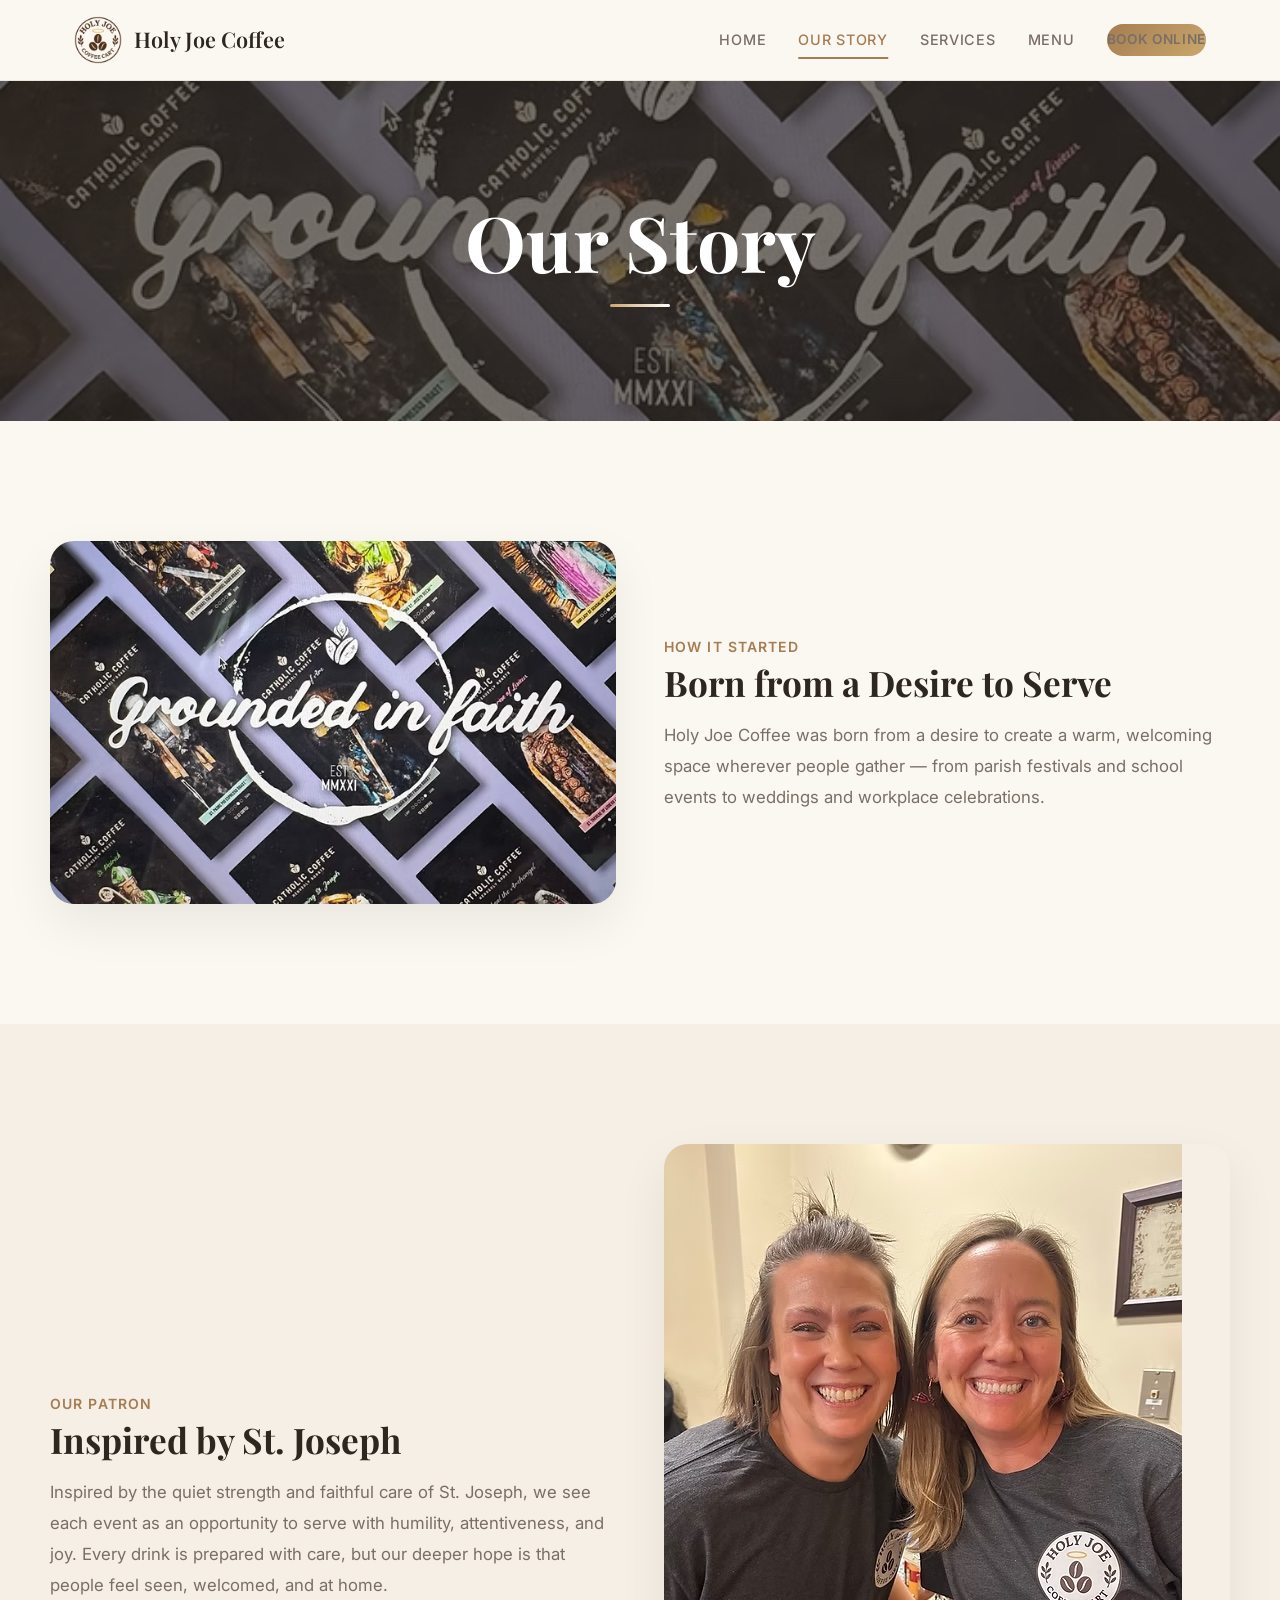
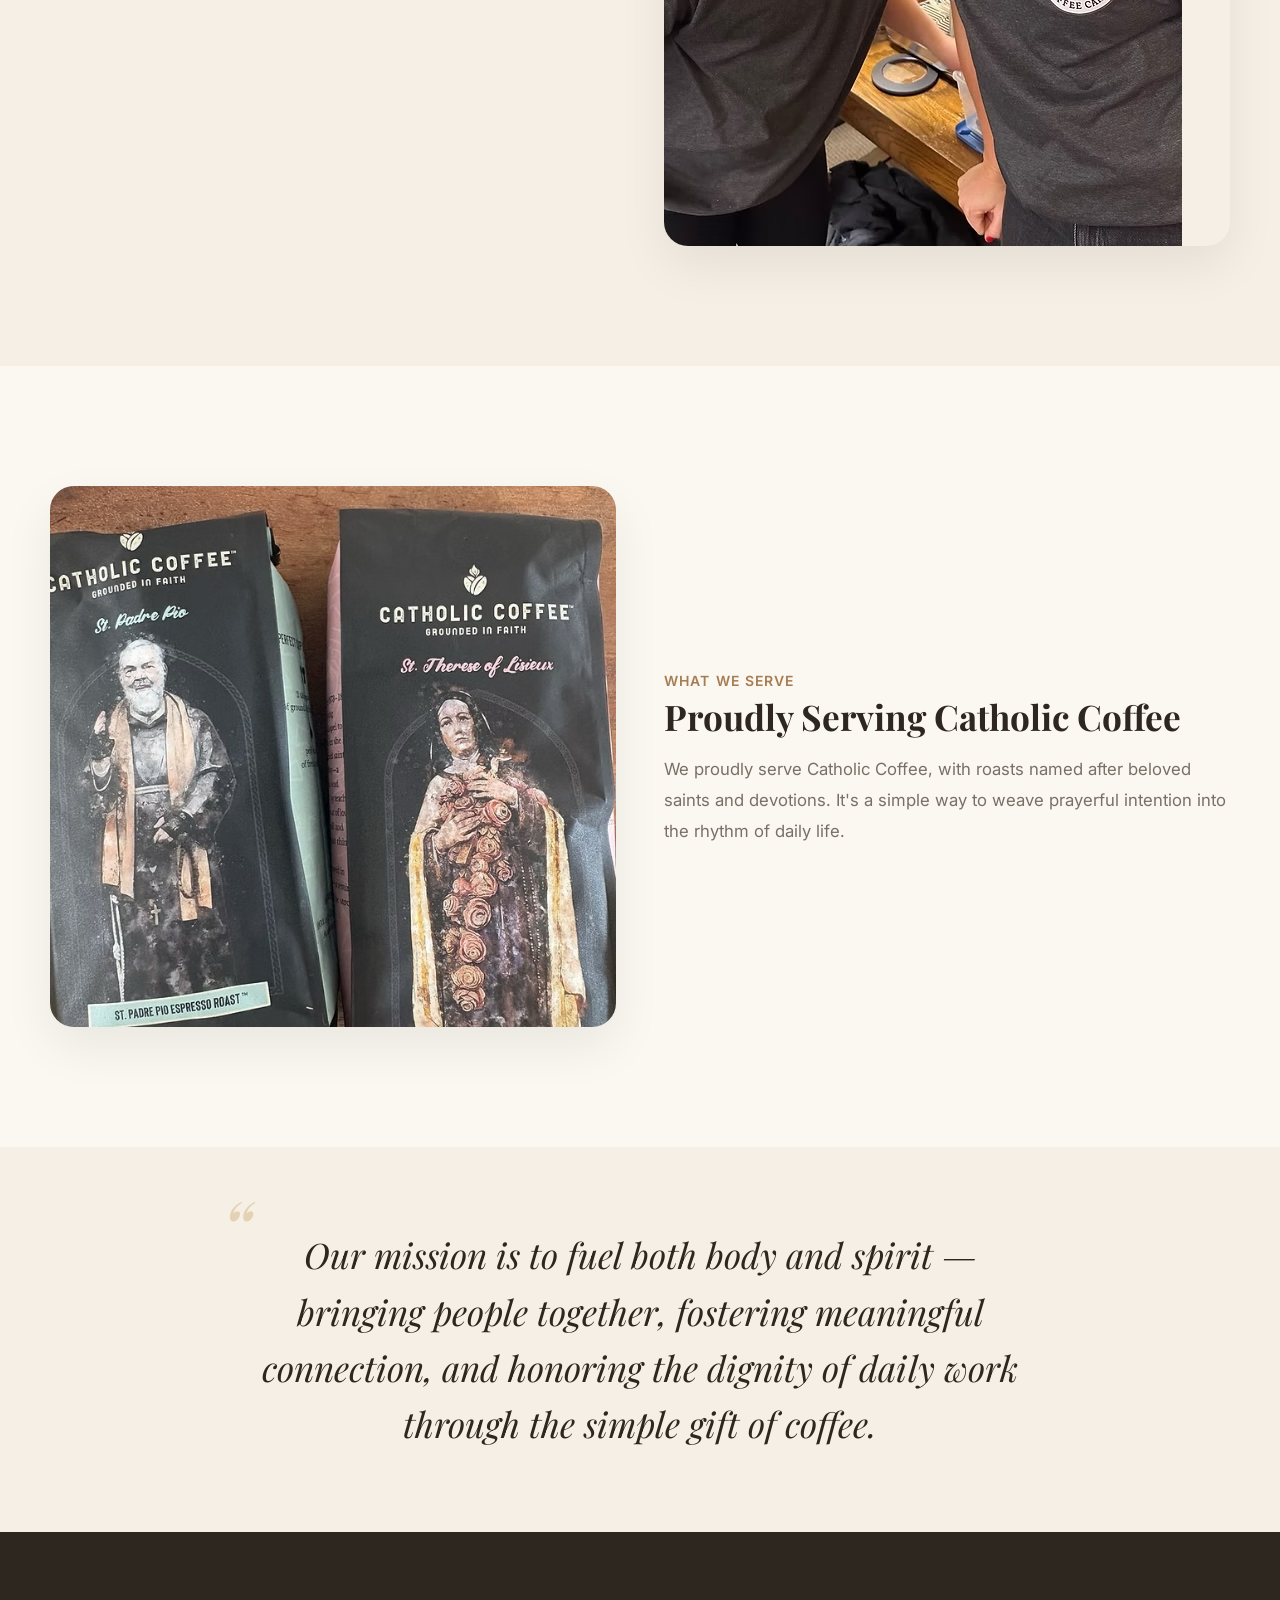
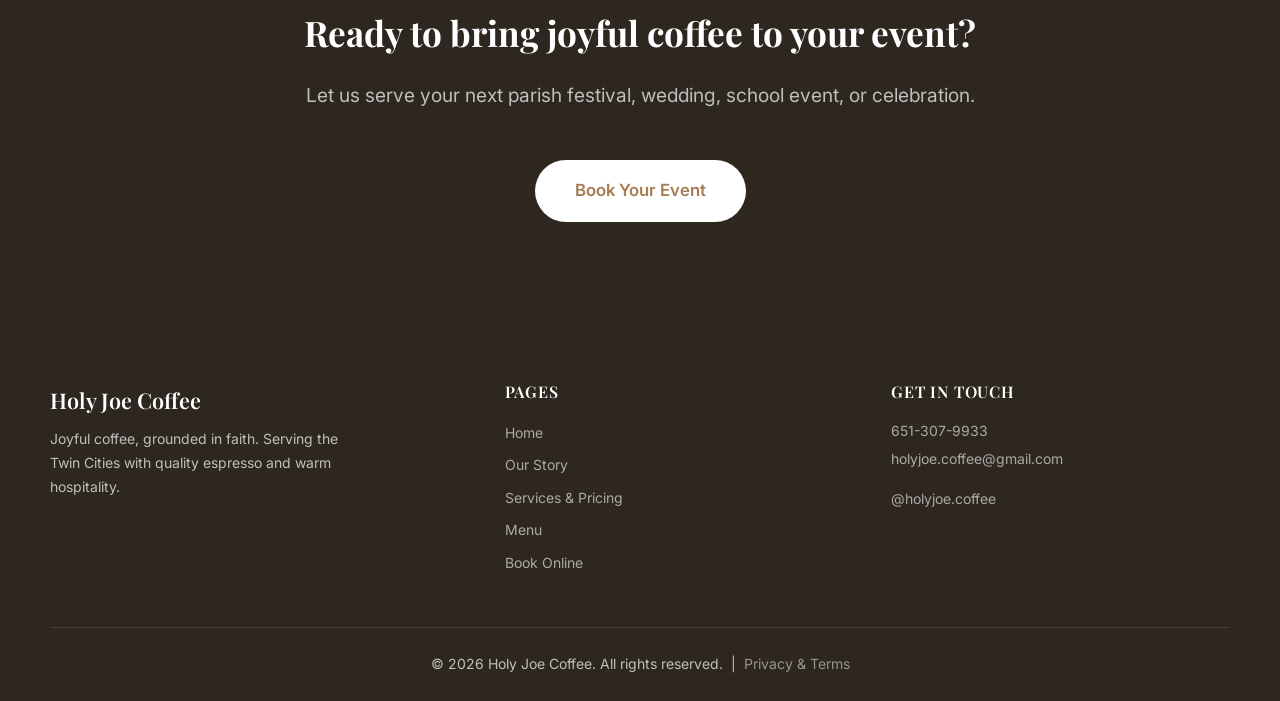
==== about.html @ b5253c65 "Redesign site: new CSS architecture, visual overhaul, FormSubmit booking - Extract duplicated inline" ====
<!DOCTYPE html>
<html lang="en">
<head>
  <meta charset="UTF-8">
  <title>Holy Joe Coffee | Our Story</title>
  <meta name="viewport" content="width=device-width, initial-scale=1">
  <meta name="description" content="Learn the story behind Holy Joe Coffee — born from a desire to serve with humility, joy, and the quiet strength of St. Joseph.">
  <link rel="icon" href="assets/logo.gif" type="image/gif">
  <link rel="preconnect" href="https://fonts.googleapis.com">
  <link rel="preconnect" href="https://fonts.gstatic.com" crossorigin>
  <link href="https://fonts.googleapis.com/css2?family=Playfair+Display:wght@500;600;700&family=Inter:wght@300;400;500;600&display=swap" rel="stylesheet">
  <link rel="stylesheet" href="css/global.css">
  <style>
    .zigzag {
      display: grid;
      grid-template-columns: 1fr 1fr;
      gap: var(--space-lg);
      align-items: center;
      max-width: var(--max-width);
      margin: 0 auto;
    }
    .zigzag.reverse .zigzag-image { order: 2; }
    .zigzag.reverse .zigzag-text { order: 1; }
    .zigzag-text h2 {
      font-family: var(--font-display);
      font-size: var(--text-2xl);
      margin-bottom: var(--space-sm);
    }
    .zigzag-text p {
      color: var(--muted);
      font-size: var(--text-base);
      line-height: 1.85;
    }
    .quote-block {
      background: var(--bg-alt);
      padding: var(--space-xl) var(--space-md);
      text-align: center;
      position: relative;
    }
    .quote-block blockquote {
      font-family: var(--font-display);
      font-style: italic;
      font-size: var(--text-2xl);
      max-width: 800px;
      margin: 0 auto;
      color: var(--text);
      line-height: 1.6;
      position: relative;
    }
    .quote-block blockquote::before {
      content: '\201C';
      font-size: 5rem;
      color: var(--highlight);
      opacity: 0.4;
      position: absolute;
      top: -40px;
      left: -20px;
      font-family: var(--font-display);
      line-height: 1;
    }
    @media (max-width: 840px) {
      .zigzag {
        grid-template-columns: 1fr;
        text-align: center;
      }
      .zigzag.reverse .zigzag-image { order: 0; }
      .zigzag.reverse .zigzag-text { order: 0; }
      .zigzag .image-frame {
        max-width: 500px;
        margin: 0 auto;
      }
    }
  </style>
</head>
<body>
  <header class="nav">
    <div class="nav-inner">
      <a href="index.html" class="brand">
        <img src="assets/logo.gif" alt="Holy Joe Logo" class="brand-logo">
        <div class="brand-title">Holy Joe Coffee</div>
      </a>
      <button class="nav-toggle" aria-label="Toggle menu"><span></span></button>
      <nav class="nav-links">
        <a href="index.html">Home</a>
        <a href="about.html">Our Story</a>
        <a href="services.html">Services</a>
        <a href="menu.html">Menu</a>
        <a href="book.html" class="nav-cta btn-nav">Book Online</a>
      </nav>
    </div>
  </header>

  <main>
    <!-- Page Hero -->
    <section class="page-hero" style="background-image:url('assets/coffee2.jpg');">
      <div>
        <h1 class="section-title" style="color:#fff;">Our Story</h1>
      </div>
    </section>

    <!-- Zigzag Content Blocks -->
    <section class="section">
      <div class="zigzag reveal">
        <div class="image-frame zigzag-image">
          <img src="assets/coffee2.jpg" alt="Catholic Coffee Roasts">
        </div>
        <div class="zigzag-text">
          <span class="label">How It Started</span>
          <h2>Born from a Desire to Serve</h2>
          <p>Holy Joe Coffee was born from a desire to create a warm, welcoming space wherever people gather — from parish festivals and school events to weddings and workplace celebrations.</p>
        </div>
      </div>
    </section>

    <section class="section section-alt">
      <div class="zigzag reverse reveal">
        <div class="image-frame zigzag-image">
          <img src="assets/aboutus.jpg" alt="The Holy Joe Team">
        </div>
        <div class="zigzag-text">
          <span class="label">Our Patron</span>
          <h2>Inspired by St. Joseph</h2>
          <p>Inspired by the quiet strength and faithful care of St. Joseph, we see each event as an opportunity to serve with humility, attentiveness, and joy. Every drink is prepared with care, but our deeper hope is that people feel seen, welcomed, and at home.</p>
        </div>
      </div>
    </section>

    <section class="section">
      <div class="zigzag reveal">
        <div class="image-frame zigzag-image">
          <img src="assets/coffee.jpg" alt="Coffee products">
        </div>
        <div class="zigzag-text">
          <span class="label">What We Serve</span>
          <h2>Proudly Serving Catholic Coffee</h2>
          <p>We proudly serve Catholic Coffee, with roasts named after beloved saints and devotions. It's a simple way to weave prayerful intention into the rhythm of daily life.</p>
        </div>
      </div>
    </section>

    <!-- Mission Quote -->
    <section class="quote-block">
      <div class="container reveal">
        <blockquote>Our mission is to fuel both body and spirit — bringing people together, fostering meaningful connection, and honoring the dignity of daily work through the simple gift of coffee.</blockquote>
      </div>
    </section>

    <!-- CTA Banner -->
    <section class="cta-banner">
      <div class="container reveal">
        <h2>Ready to bring joyful coffee to your event?</h2>
        <p>Let us serve your next parish festival, wedding, school event, or celebration.</p>
        <a href="book.html" class="btn-light">Book Your Event</a>
      </div>
    </section>
  </main>

  <footer class="footer">
    <div class="footer-inner">
      <div class="footer-brand">
        <div class="brand-title">Holy Joe Coffee</div>
        <p>Joyful coffee, grounded in faith. Serving the Twin Cities with quality espresso and warm hospitality.</p>
      </div>
      <div>
        <h4>Pages</h4>
        <div class="footer-links">
          <a href="index.html">Home</a>
          <a href="about.html">Our Story</a>
          <a href="services.html">Services & Pricing</a>
          <a href="menu.html">Menu</a>
          <a href="book.html">Book Online</a>
        </div>
      </div>
      <div class="footer-contact">
        <h4>Get in Touch</h4>
        <p><a href="tel:6513079933">651-307-9933</a></p>
        <p><a href="mailto:holyjoe.coffee@gmail.com">holyjoe.coffee@gmail.com</a></p>
        <p style="margin-top:12px;"><a href="https://www.instagram.com/holyjoe.coffee" target="_blank" rel="noopener">@holyjoe.coffee</a></p>
      </div>
    </div>
    <div class="footer-bar">
      &copy; 2026 Holy Joe Coffee. All rights reserved. &nbsp;|&nbsp; <a href="privacy-terms.html">Privacy & Terms</a>
    </div>
  </footer>

  <script src="js/main.js"></script>
</body>
</html>
---- css/global.css ----
/* ===================================================================
   Holy Joe Coffee — Global Stylesheet
   =================================================================== */

/* --- Design Tokens --- */
:root {
  /* Colors */
  --bg: #fbf8f2;
  --bg-alt: #f5efe5;
  --bg-dark: #2e2720;
  --overlay-dark: rgba(46, 39, 32, 0.65);
  --overlay-warm: rgba(166, 124, 82, 0.12);
  --text: #2e2720;
  --text-light: #f5efe5;
  --muted: #7a6f66;
  --accent: #a67c52;
  --highlight: #c9a86a;
  --card-bg: #ffffff;
  --border: #e0d3c2;

  /* Spacing scale */
  --space-xs: 8px;
  --space-sm: 16px;
  --space-md: 24px;
  --space-lg: 48px;
  --space-xl: 80px;
  --space-2xl: 120px;

  /* Typography */
  --font-body: 'Inter', sans-serif;
  --font-display: 'Playfair Display', serif;
  --text-sm: 0.875rem;
  --text-base: 1.05rem;
  --text-lg: 1.2rem;
  --text-xl: 1.4rem;
  --text-2xl: clamp(1.8rem, 3vw, 2.2rem);
  --text-3xl: clamp(2.2rem, 4vw, 3rem);
  --text-hero: clamp(3rem, 6vw, 5rem);

  /* Layout */
  --max-width: 1180px;
  --nav-height: 80px;
  --nav-height-shrunk: 64px;
  --radius-sm: 8px;
  --radius-md: 16px;
  --radius-lg: 24px;
  --radius-pill: 50px;

  /* Effects */
  --shadow-soft: 0 20px 50px rgba(0, 0, 0, 0.07);
  --shadow-card: 0 8px 32px rgba(0, 0, 0, 0.08);
  --shadow-hover: 0 16px 48px rgba(0, 0, 0, 0.12);
  --shadow-glow: 0 12px 36px rgba(201, 168, 106, 0.35);
  --transition: all 0.35s ease;
  --transition-fast: all 0.2s ease;
}

/* --- Reset --- */
*,
*::before,
*::after {
  margin: 0;
  padding: 0;
  box-sizing: border-box;
}

html {
  scroll-behavior: smooth;
}

body {
  font-family: var(--font-body);
  color: var(--text);
  background: var(--bg);
  line-height: 1.75;
  font-size: var(--text-base);
  -webkit-font-smoothing: antialiased;
  -moz-osx-font-smoothing: grayscale;
}

body.menu-open {
  overflow: hidden;
}

a {
  text-decoration: none;
  color: inherit;
}

img {
  max-width: 100%;
  height: auto;
  display: block;
}

ul {
  list-style: none;
}

/* --- Typography --- */
h1, h2, h3, h4 {
  font-family: var(--font-display);
  line-height: 1.2;
}

.section-title {
  font-family: var(--font-display);
  font-size: var(--text-3xl);
  margin-bottom: var(--space-md);
  position: relative;
  display: inline-block;
}

.section-title::after {
  content: '';
  display: block;
  width: 60px;
  height: 3px;
  background: linear-gradient(90deg, var(--accent), var(--highlight));
  margin: 16px auto 0;
  border-radius: 2px;
}

.section-title-light {
  color: var(--text-light);
}

.section-title-light::after {
  background: linear-gradient(90deg, var(--highlight), var(--accent));
}

.section-subtitle {
  font-size: var(--text-lg);
  color: var(--muted);
  max-width: 680px;
  margin: 0 auto var(--space-lg);
  line-height: 1.8;
}

.label {
  font-size: var(--text-sm);
  font-weight: 600;
  text-transform: uppercase;
  letter-spacing: 0.08em;
  color: var(--accent);
}

.text-accent {
  font-family: var(--font-display);
  font-style: italic;
  color: var(--accent);
}

/* --- Navigation --- */
.nav {
  position: sticky;
  top: 0;
  z-index: 100;
  backdrop-filter: blur(16px);
  -webkit-backdrop-filter: blur(16px);
  background: rgba(251, 248, 242, 0.92);
  border-bottom: 1px solid rgba(224, 211, 194, 0.5);
  transition: var(--transition);
}

.nav.scrolled {
  --nav-height: var(--nav-height-shrunk);
  box-shadow: 0 2px 20px rgba(0, 0, 0, 0.06);
}

.nav-inner {
  max-width: var(--max-width);
  margin: 0 auto;
  padding: 0 var(--space-md);
  height: var(--nav-height);
  display: flex;
  align-items: center;
  justify-content: space-between;
  transition: height 0.35s ease;
}

.brand {
  display: flex;
  align-items: center;
  gap: 12px;
  z-index: 101;
}

.brand-logo {
  width: 48px;
  height: 48px;
  object-fit: contain;
  border-radius: 0;
}

.brand-title {
  font-family: var(--font-display);
  font-size: 1.35rem;
  font-weight: 600;
}

.nav-links {
  display: flex;
  align-items: center;
  gap: 32px;
  font-size: 0.9rem;
  font-weight: 500;
  text-transform: uppercase;
  letter-spacing: 0.05em;
}

.nav-links a {
  position: relative;
  color: var(--muted);
  transition: var(--transition);
  padding: 4px 0;
}

.nav-links a::after {
  content: '';
  position: absolute;
  bottom: -2px;
  left: 50%;
  width: 0;
  height: 2px;
  background: var(--accent);
  transition: var(--transition);
  transform: translateX(-50%);
}

.nav-links a:hover {
  color: var(--accent);
}

.nav-links a:hover::after {
  width: 100%;
}

.nav-links a.active {
  color: var(--accent);
}

.nav-links a.active::after {
  width: 100%;
}

.nav-cta {
  display: inline-flex;
}

.nav-cta::after {
  display: none;
}

/* Nav Book button (styled, replaces coffee bean gif) */
.btn-nav {
  background: linear-gradient(135deg, var(--accent), var(--highlight));
  color: #fff;
  padding: 10px 24px;
  border-radius: var(--radius-pill);
  font-size: 0.85rem;
  font-weight: 600;
  text-transform: uppercase;
  letter-spacing: 0.05em;
  transition: var(--transition);
}

.btn-nav:hover {
  transform: translateY(-2px);
  box-shadow: var(--shadow-glow);
}

.btn-nav::after {
  display: none;
}

/* Hamburger */
.nav-toggle {
  display: none;
  cursor: pointer;
  background: none;
  border: none;
  z-index: 101;
  padding: 8px;
}

.nav-toggle span,
.nav-toggle span::before,
.nav-toggle span::after {
  display: block;
  width: 24px;
  height: 2.5px;
  background: var(--text);
  transition: var(--transition);
  border-radius: 2px;
}

.nav-toggle span {
  position: relative;
}

.nav-toggle span::before {
  content: '';
  position: absolute;
  top: -8px;
}

.nav-toggle span::after {
  content: '';
  position: absolute;
  top: 8px;
}

/* Hamburger → X */
.nav-toggle.open span {
  background: transparent;
}

.nav-toggle.open span::before {
  top: 0;
  transform: rotate(45deg);
}

.nav-toggle.open span::after {
  top: 0;
  transform: rotate(-45deg);
}

/* --- Buttons --- */
.btn-primary {
  display: inline-block;
  background: linear-gradient(135deg, var(--accent), var(--highlight));
  color: #fff;
  padding: 16px 40px;
  border-radius: var(--radius-pill);
  font-weight: 600;
  font-size: var(--text-base);
  letter-spacing: 0.02em;
  transition: var(--transition);
  border: none;
  cursor: pointer;
}

.btn-primary:hover {
  transform: translateY(-3px);
  box-shadow: var(--shadow-glow);
}

.btn-secondary {
  display: inline-block;
  background: transparent;
  color: var(--accent);
  padding: 14px 36px;
  border-radius: var(--radius-pill);
  font-weight: 600;
  font-size: var(--text-base);
  border: 2px solid var(--accent);
  transition: var(--transition);
  cursor: pointer;
}

.btn-secondary:hover {
  background: var(--accent);
  color: #fff;
  transform: translateY(-3px);
}

.btn-light {
  display: inline-block;
  background: #fff;
  color: var(--accent);
  padding: 16px 40px;
  border-radius: var(--radius-pill);
  font-weight: 600;
  font-size: var(--text-base);
  transition: var(--transition);
  border: none;
  cursor: pointer;
}

.btn-light:hover {
  transform: translateY(-3px);
  box-shadow: var(--shadow-hover);
}

/* --- Layout Utilities --- */
.container {
  max-width: var(--max-width);
  margin: 0 auto;
  padding: 0 var(--space-md);
}

.section {
  padding: var(--space-2xl) var(--space-md);
}

.section-alt {
  background: var(--bg-alt);
}

.section-dark {
  background: var(--bg-dark);
  color: var(--text-light);
}

.text-center {
  text-align: center;
}

/* --- Image Treatment --- */
.image-frame {
  overflow: hidden;
  border-radius: var(--radius-lg);
  box-shadow: var(--shadow-soft);
}

.image-frame img {
  transition: transform 0.6s ease;
  border-radius: 0;
}

.image-frame:hover img {
  transform: scale(1.05);
}

/* --- Cards --- */
.card {
  background: var(--card-bg);
  border-radius: var(--radius-lg);
  padding: var(--space-lg);
  box-shadow: var(--shadow-card);
  border: 1px solid var(--border);
  transition: var(--transition);
}

.card:hover {
  transform: translateY(-4px);
  box-shadow: var(--shadow-hover);
}

/* --- Page Hero Banner --- */
.page-hero {
  position: relative;
  min-height: 340px;
  display: flex;
  align-items: center;
  justify-content: center;
  text-align: center;
  background-size: cover;
  background-position: center;
  color: #fff;
}

.page-hero::before {
  content: '';
  position: absolute;
  inset: 0;
  background: var(--overlay-dark);
}

.page-hero > * {
  position: relative;
  z-index: 1;
}

.page-hero .section-title {
  color: #fff;
  font-size: var(--text-hero);
  margin-bottom: 0;
}

.page-hero .section-title::after {
  background: linear-gradient(90deg, var(--highlight), #fff);
}

/* --- CTA Banner --- */
.cta-banner {
  background: var(--bg-dark);
  padding: var(--space-xl) var(--space-md);
  text-align: center;
  color: var(--text-light);
}

.cta-banner h2 {
  font-family: var(--font-display);
  font-size: var(--text-2xl);
  margin-bottom: var(--space-md);
  color: #fff;
}

.cta-banner p {
  color: rgba(255, 255, 255, 0.7);
  margin-bottom: var(--space-lg);
  font-size: var(--text-lg);
}

/* --- Footer --- */
.footer {
  background: var(--bg-dark);
  color: rgba(255, 255, 255, 0.7);
  padding: var(--space-xl) var(--space-md) 0;
}

.footer-inner {
  max-width: var(--max-width);
  margin: 0 auto;
  display: grid;
  grid-template-columns: 1.2fr 1fr 1fr;
  gap: var(--space-lg);
  padding-bottom: var(--space-lg);
}

.footer-brand .brand-title {
  color: #fff;
  margin-bottom: var(--space-xs);
}

.footer-brand p {
  font-size: var(--text-sm);
  line-height: 1.7;
  max-width: 300px;
}

.footer h4 {
  color: #fff;
  font-size: 1rem;
  font-weight: 600;
  margin-bottom: var(--space-sm);
  text-transform: uppercase;
  letter-spacing: 0.05em;
}

.footer-links a {
  display: block;
  color: rgba(255, 255, 255, 0.6);
  font-size: var(--text-sm);
  padding: 4px 0;
  transition: var(--transition-fast);
}

.footer-links a:hover {
  color: var(--highlight);
}

.footer-contact p,
.footer-contact a {
  font-size: var(--text-sm);
  line-height: 2;
}

.footer-contact a {
  color: rgba(255, 255, 255, 0.6);
  transition: var(--transition-fast);
}

.footer-contact a:hover {
  color: var(--highlight);
}

.footer-bar {
  border-top: 1px solid rgba(255, 255, 255, 0.1);
  padding: var(--space-md) 0;
  text-align: center;
  font-size: var(--text-sm);
  max-width: var(--max-width);
  margin: 0 auto;
}

.footer-bar a {
  color: rgba(255, 255, 255, 0.5);
  transition: var(--transition-fast);
}

.footer-bar a:hover {
  color: var(--highlight);
}

/* --- Scroll Reveal --- */
.reveal {
  opacity: 0;
  transform: translateY(32px);
  transition: opacity 0.7s ease, transform 0.7s ease;
}

.reveal.visible {
  opacity: 1;
  transform: translateY(0);
}

/* Stagger children */
.reveal-stagger > .reveal:nth-child(2) { transition-delay: 0.12s; }
.reveal-stagger > .reveal:nth-child(3) { transition-delay: 0.24s; }
.reveal-stagger > .reveal:nth-child(4) { transition-delay: 0.36s; }

/* --- Responsive: Tablet & below --- */
@media (max-width: 840px) {
  :root {
    --space-2xl: 80px;
    --space-xl: 60px;
  }

  /* Mobile menu — full-screen overlay */
  .nav-links {
    position: fixed;
    inset: 0;
    flex-direction: column;
    justify-content: center;
    align-items: center;
    gap: 32px;
    background: rgba(251, 248, 242, 0.98);
    backdrop-filter: blur(20px);
    -webkit-backdrop-filter: blur(20px);
    opacity: 0;
    pointer-events: none;
    transition: opacity 0.35s ease;
    font-size: 1.2rem;
  }

  .nav-links.open {
    opacity: 1;
    pointer-events: auto;
  }

  .nav-toggle {
    display: flex;
  }

  .footer-inner {
    grid-template-columns: 1fr;
    text-align: center;
  }

  .footer-brand p {
    max-width: 100%;
  }
}

@media (max-width: 640px) {
  :root {
    --space-2xl: 60px;
    --space-xl: 48px;
    --space-lg: 32px;
  }
}
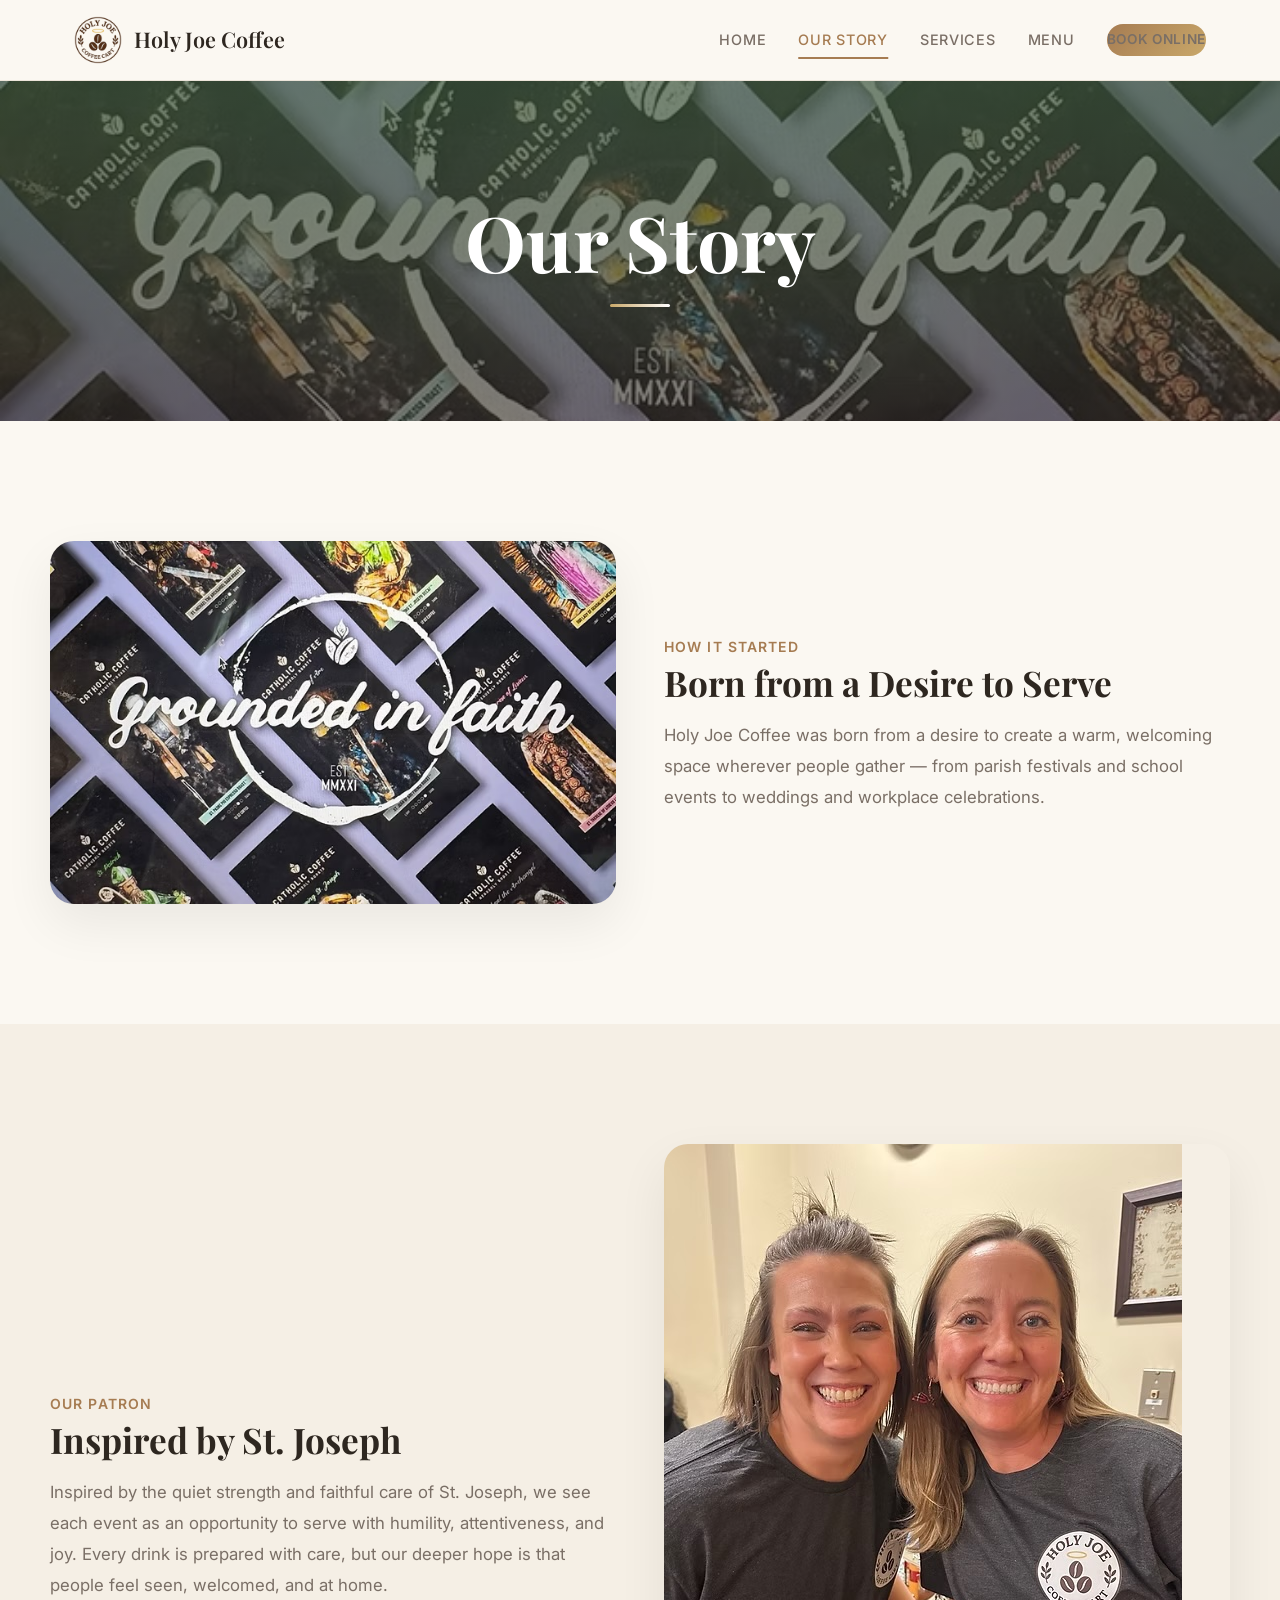
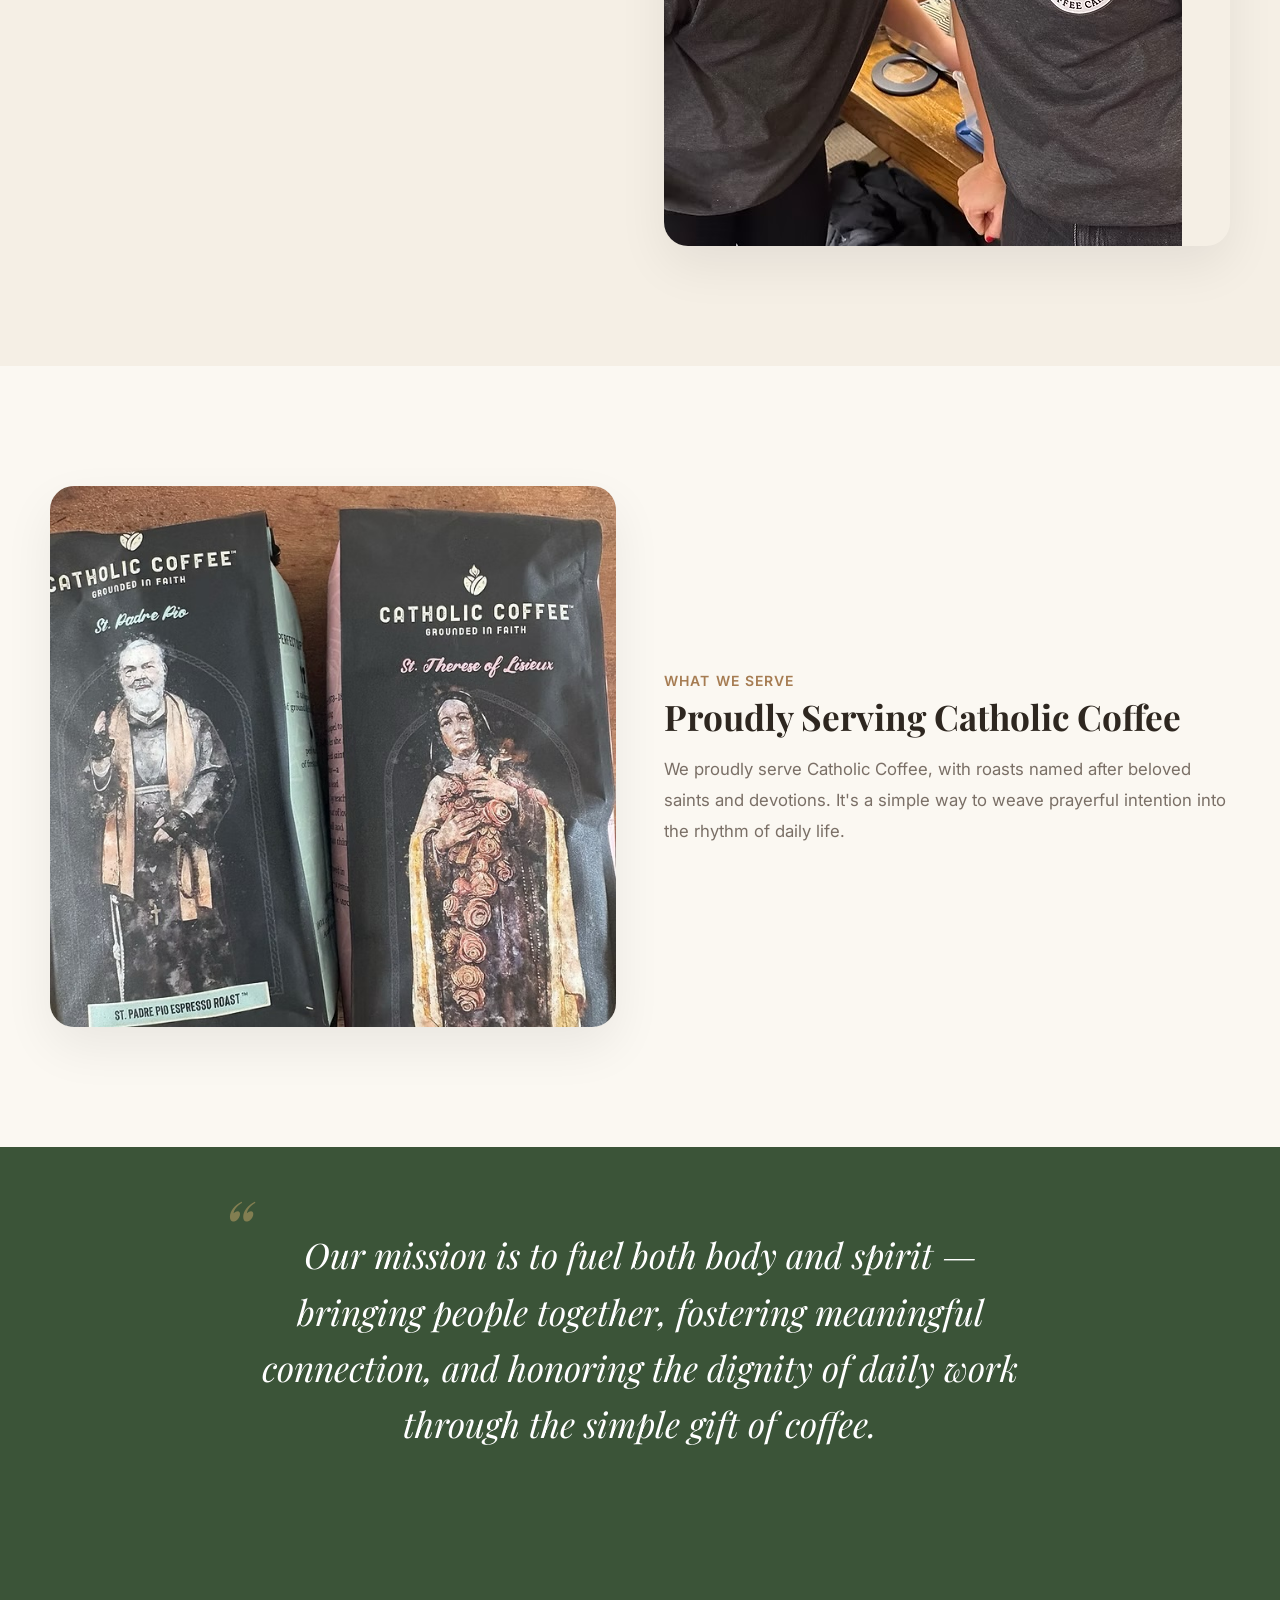
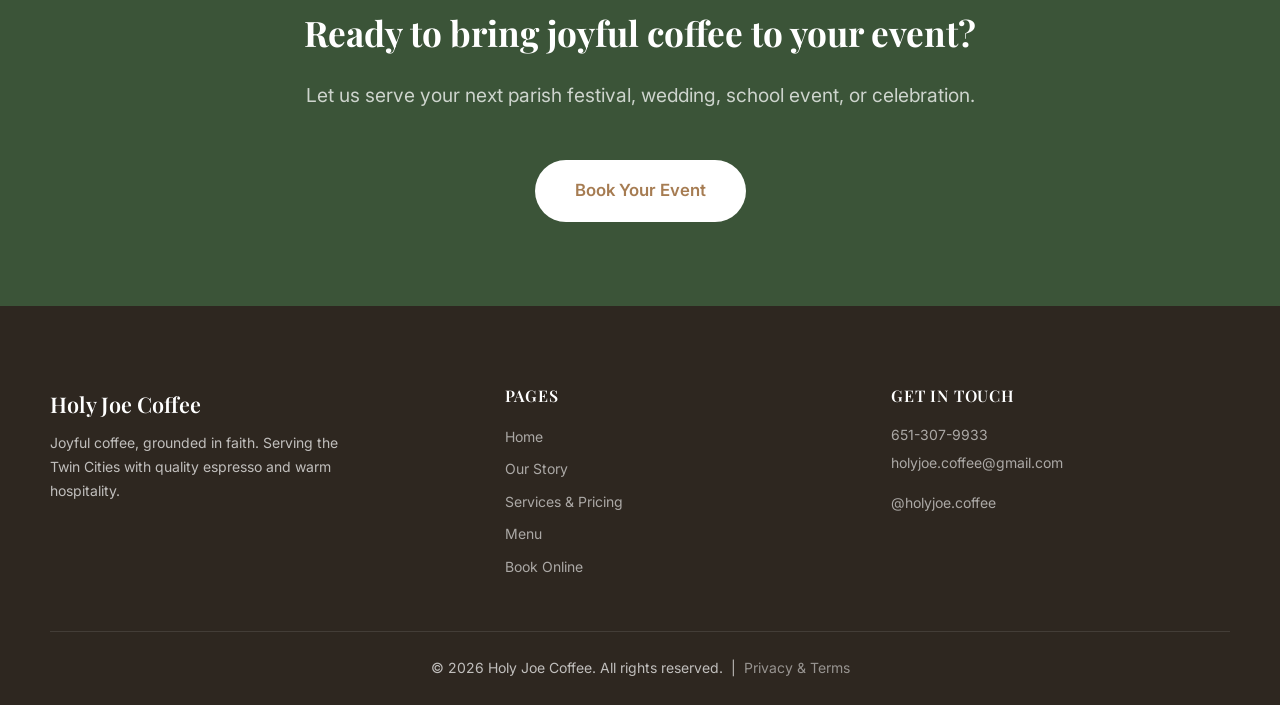
==== commit 5c1f72d2: "Add green color scheme, Instagram feed integration, aesthetic improvements - Add forest green (#3b54" ====
--- a/about.html
+++ b/about.html
@@ -32,7 +32,7 @@
       line-height: 1.85;
     }
     .quote-block {
-      background: var(--bg-alt);
+      background: var(--bg-green);
       padding: var(--space-xl) var(--space-md);
       text-align: center;
       position: relative;
@@ -43,7 +43,7 @@
       font-size: var(--text-2xl);
       max-width: 800px;
       margin: 0 auto;
-      color: var(--text);
+      color: #fff;
       line-height: 1.6;
       position: relative;
     }
@@ -51,7 +51,7 @@
       content: '\201C';
       font-size: 5rem;
       color: var(--highlight);
-      opacity: 0.4;
+      opacity: 0.5;
       position: absolute;
       top: -40px;
       left: -20px;
--- a/css/global.css
+++ b/css/global.css
@@ -8,13 +8,18 @@
   --bg: #fbf8f2;
   --bg-alt: #f5efe5;
   --bg-dark: #2e2720;
+  --bg-green: #3b5438;
+  --bg-green-light: #e8efe7;
   --overlay-dark: rgba(46, 39, 32, 0.65);
+  --overlay-green: rgba(59, 84, 56, 0.85);
   --overlay-warm: rgba(166, 124, 82, 0.12);
   --text: #2e2720;
   --text-light: #f5efe5;
   --muted: #7a6f66;
   --accent: #a67c52;
   --highlight: #c9a86a;
+  --green: #3b5438;
+  --green-light: #4a6d46;
   --card-bg: #ffffff;
   --border: #e0d3c2;
 
@@ -403,6 +408,27 @@
   color: var(--text-light);
 }
 
+.section-green {
+  background: var(--bg-green);
+  color: #fff;
+}
+
+.section-green .section-title::after {
+  background: linear-gradient(90deg, var(--highlight), #fff);
+}
+
+.section-green .section-subtitle {
+  color: rgba(255, 255, 255, 0.75);
+}
+
+.section-green .label {
+  color: var(--highlight);
+}
+
+.section-green-light {
+  background: var(--bg-green-light);
+}
+
 .text-center {
   text-align: center;
 }
@@ -455,7 +481,11 @@
   content: '';
   position: absolute;
   inset: 0;
-  background: var(--overlay-dark);
+  background: linear-gradient(
+    180deg,
+    rgba(59, 84, 56, 0.7) 0%,
+    rgba(46, 39, 32, 0.6) 100%
+  );
 }
 
 .page-hero > * {
@@ -475,7 +505,7 @@
 
 /* --- CTA Banner --- */
 .cta-banner {
-  background: var(--bg-dark);
+  background: var(--bg-green);
   padding: var(--space-xl) var(--space-md);
   text-align: center;
   color: var(--text-light);
@@ -489,9 +519,55 @@
 }
 
 .cta-banner p {
-  color: rgba(255, 255, 255, 0.7);
+  color: rgba(255, 255, 255, 0.75);
   margin-bottom: var(--space-lg);
   font-size: var(--text-lg);
+}
+
+/* --- Instagram Feed --- */
+.instagram-section {
+  background: var(--bg-green);
+  padding: var(--space-xl) var(--space-md);
+  text-align: center;
+  color: #fff;
+}
+
+.instagram-section .section-title {
+  color: #fff;
+}
+
+.instagram-section .section-title::after {
+  background: linear-gradient(90deg, var(--highlight), #fff);
+}
+
+.instagram-section .section-subtitle {
+  color: rgba(255, 255, 255, 0.75);
+}
+
+.instagram-section .label {
+  color: var(--highlight);
+}
+
+.instagram-feed {
+  max-width: var(--max-width);
+  margin: 0 auto var(--space-md);
+}
+
+.instagram-follow {
+  display: inline-flex;
+  align-items: center;
+  gap: 8px;
+  color: #fff;
+  font-weight: 600;
+  font-size: var(--text-lg);
+  transition: var(--transition);
+  border-bottom: 2px solid rgba(255,255,255,0.3);
+  padding-bottom: 2px;
+}
+
+.instagram-follow:hover {
+  color: var(--highlight);
+  border-color: var(--highlight);
 }
 
 /* --- Footer --- */
@@ -499,6 +575,7 @@
   background: var(--bg-dark);
   color: rgba(255, 255, 255, 0.7);
   padding: var(--space-xl) var(--space-md) 0;
+  border-top: 4px solid var(--bg-green);
 }
 
 .footer-inner {
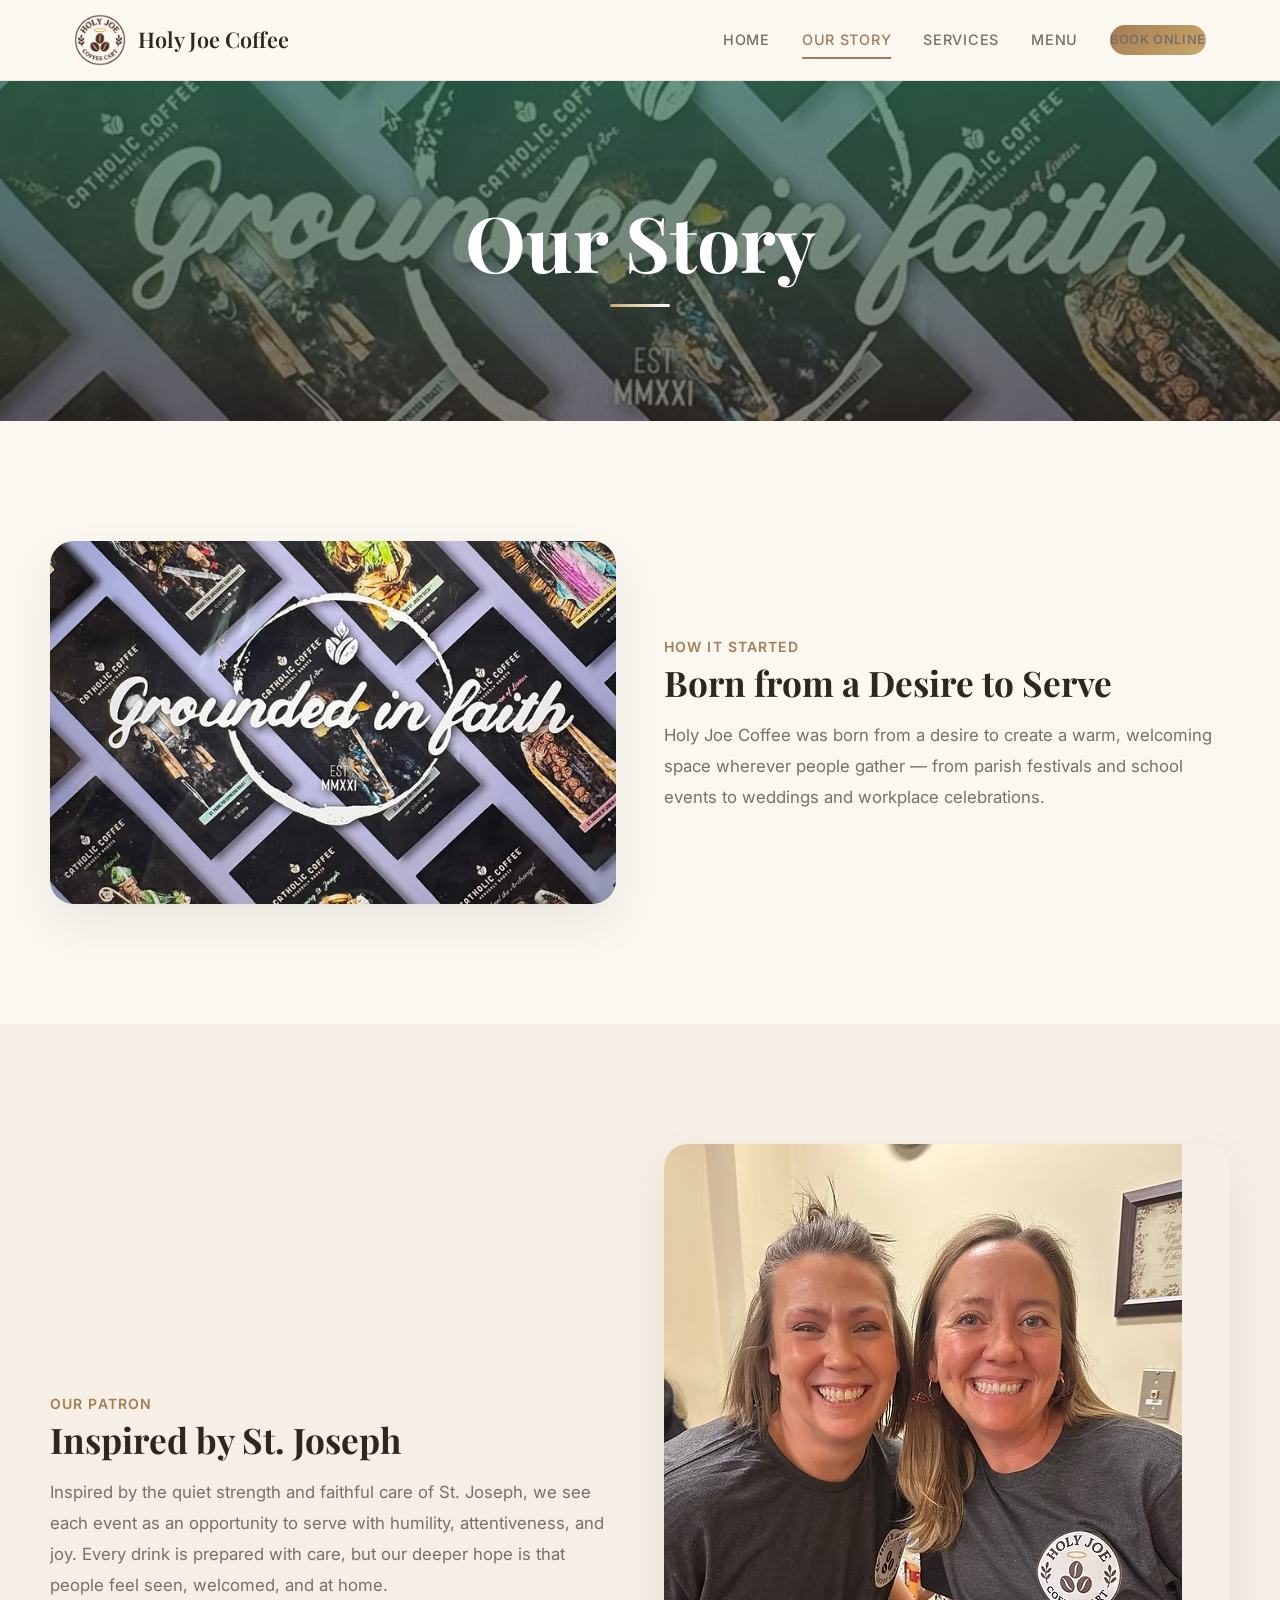
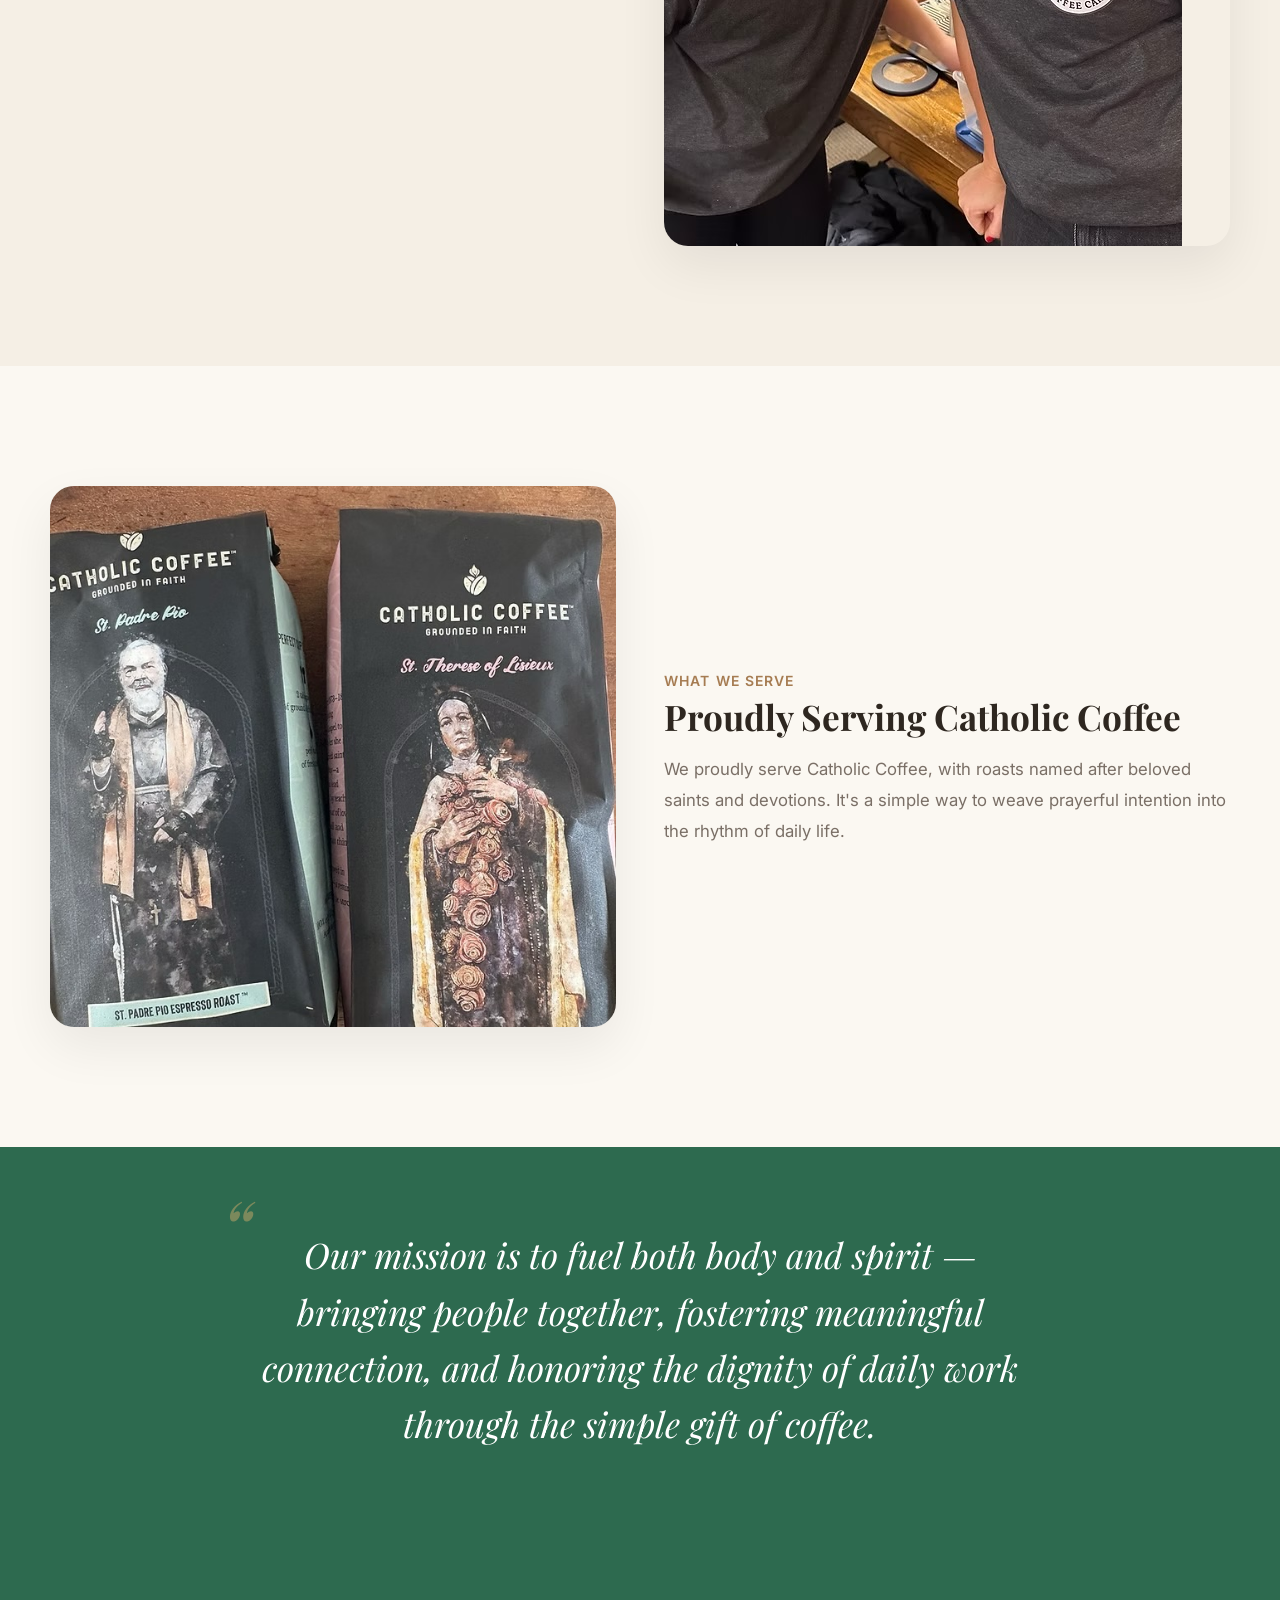
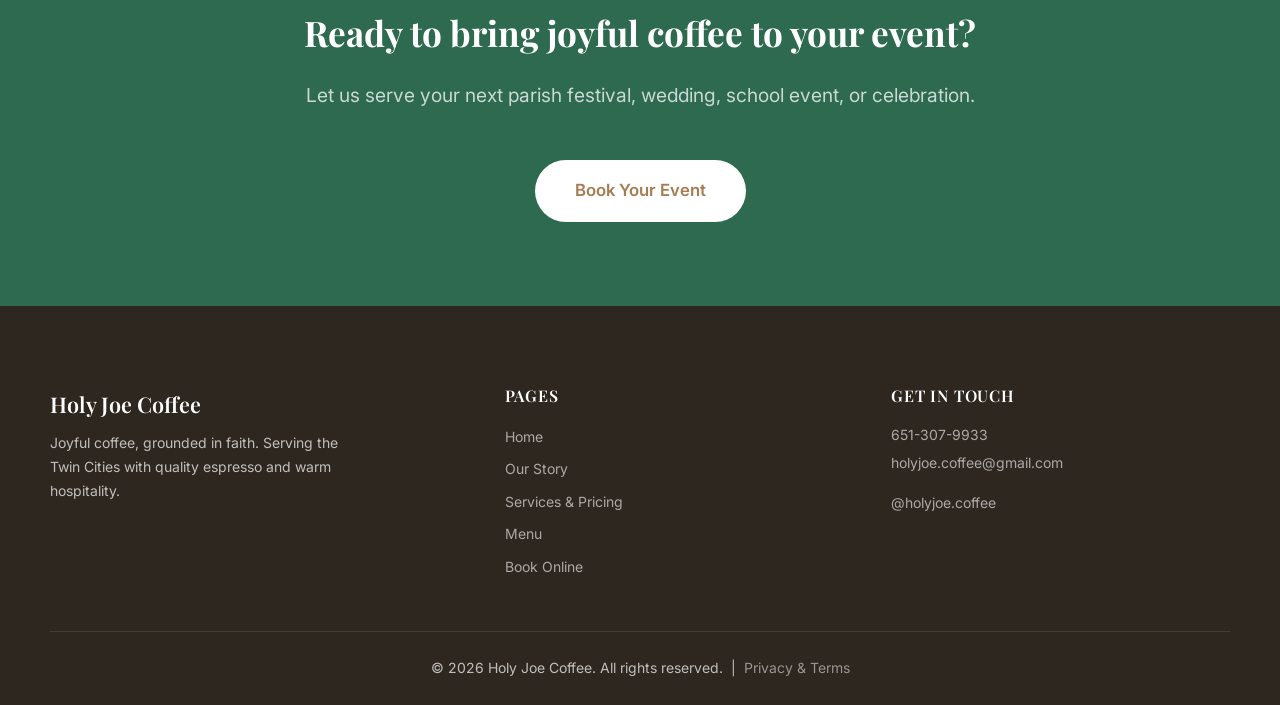
==== commit 6c71de26: "Add base href to all pages for Wix redirect compatibility All nav links now resolve to GitHub Pages " ====
--- a/about.html
+++ b/about.html
@@ -2,6 +2,7 @@
 <html lang="en">
 <head>
   <meta charset="UTF-8">
+  <base href="https://schadegg.github.io/holyjoecoffee/">
   <title>Holy Joe Coffee | Our Story</title>
   <meta name="viewport" content="width=device-width, initial-scale=1">
   <meta name="description" content="Learn the story behind Holy Joe Coffee — born from a desire to serve with humility, joy, and the quiet strength of St. Joseph.">
--- a/css/global.css
+++ b/css/global.css
@@ -8,18 +8,18 @@
   --bg: #fbf8f2;
   --bg-alt: #f5efe5;
   --bg-dark: #2e2720;
-  --bg-green: #3b5438;
-  --bg-green-light: #e8efe7;
+  --bg-green: #2d6a4f;
+  --bg-green-light: #e8f2ec;
   --overlay-dark: rgba(46, 39, 32, 0.65);
-  --overlay-green: rgba(59, 84, 56, 0.85);
+  --overlay-green: rgba(45, 106, 79, 0.85);
   --overlay-warm: rgba(166, 124, 82, 0.12);
   --text: #2e2720;
   --text-light: #f5efe5;
   --muted: #7a6f66;
   --accent: #a67c52;
   --highlight: #c9a86a;
-  --green: #3b5438;
-  --green-light: #4a6d46;
+  --green: #2d6a4f;
+  --green-light: #3a8a63;
   --card-bg: #ffffff;
   --border: #e0d3c2;
 
@@ -192,8 +192,8 @@
 }
 
 .brand-logo {
-  width: 48px;
-  height: 48px;
+  width: 52px;
+  height: 52px;
   object-fit: contain;
   border-radius: 0;
 }
@@ -261,13 +261,14 @@
 .btn-nav {
   background: linear-gradient(135deg, var(--accent), var(--highlight));
   color: #fff;
-  padding: 10px 24px;
+  padding: 8px 20px;
   border-radius: var(--radius-pill);
-  font-size: 0.85rem;
+  font-size: 0.8rem;
   font-weight: 600;
   text-transform: uppercase;
   letter-spacing: 0.05em;
   transition: var(--transition);
+  white-space: nowrap;
 }
 
 .btn-nav:hover {
@@ -483,7 +484,7 @@
   inset: 0;
   background: linear-gradient(
     180deg,
-    rgba(59, 84, 56, 0.7) 0%,
+    rgba(45, 106, 79, 0.7) 0%,
     rgba(46, 39, 32, 0.6) 100%
   );
 }
@@ -551,6 +552,27 @@
 .instagram-feed {
   max-width: var(--max-width);
   margin: 0 auto var(--space-md);
+}
+
+.instagram-grid {
+  display: grid;
+  grid-template-columns: repeat(3, 1fr);
+  gap: var(--space-md);
+  max-width: var(--max-width);
+  margin: 0 auto var(--space-lg);
+  justify-items: center;
+}
+
+.instagram-grid-item {
+  width: 100%;
+  max-width: 400px;
+  height: 480px;
+  overflow: hidden;
+  border-radius: var(--radius-md);
+}
+
+.instagram-grid-item .instagram-media {
+  min-height: 100% !important;
 }
 
 .instagram-follow {
@@ -710,6 +732,14 @@
   .footer-brand p {
     max-width: 100%;
   }
+
+  .instagram-grid {
+    grid-template-columns: 1fr 1fr;
+  }
+
+  .instagram-grid-item {
+    height: 420px;
+  }
 }
 
 @media (max-width: 640px) {
@@ -718,4 +748,12 @@
     --space-xl: 48px;
     --space-lg: 32px;
   }
-}
+
+  .instagram-grid {
+    grid-template-columns: 1fr;
+  }
+
+  .instagram-grid-item {
+    height: 460px;
+  }
+}
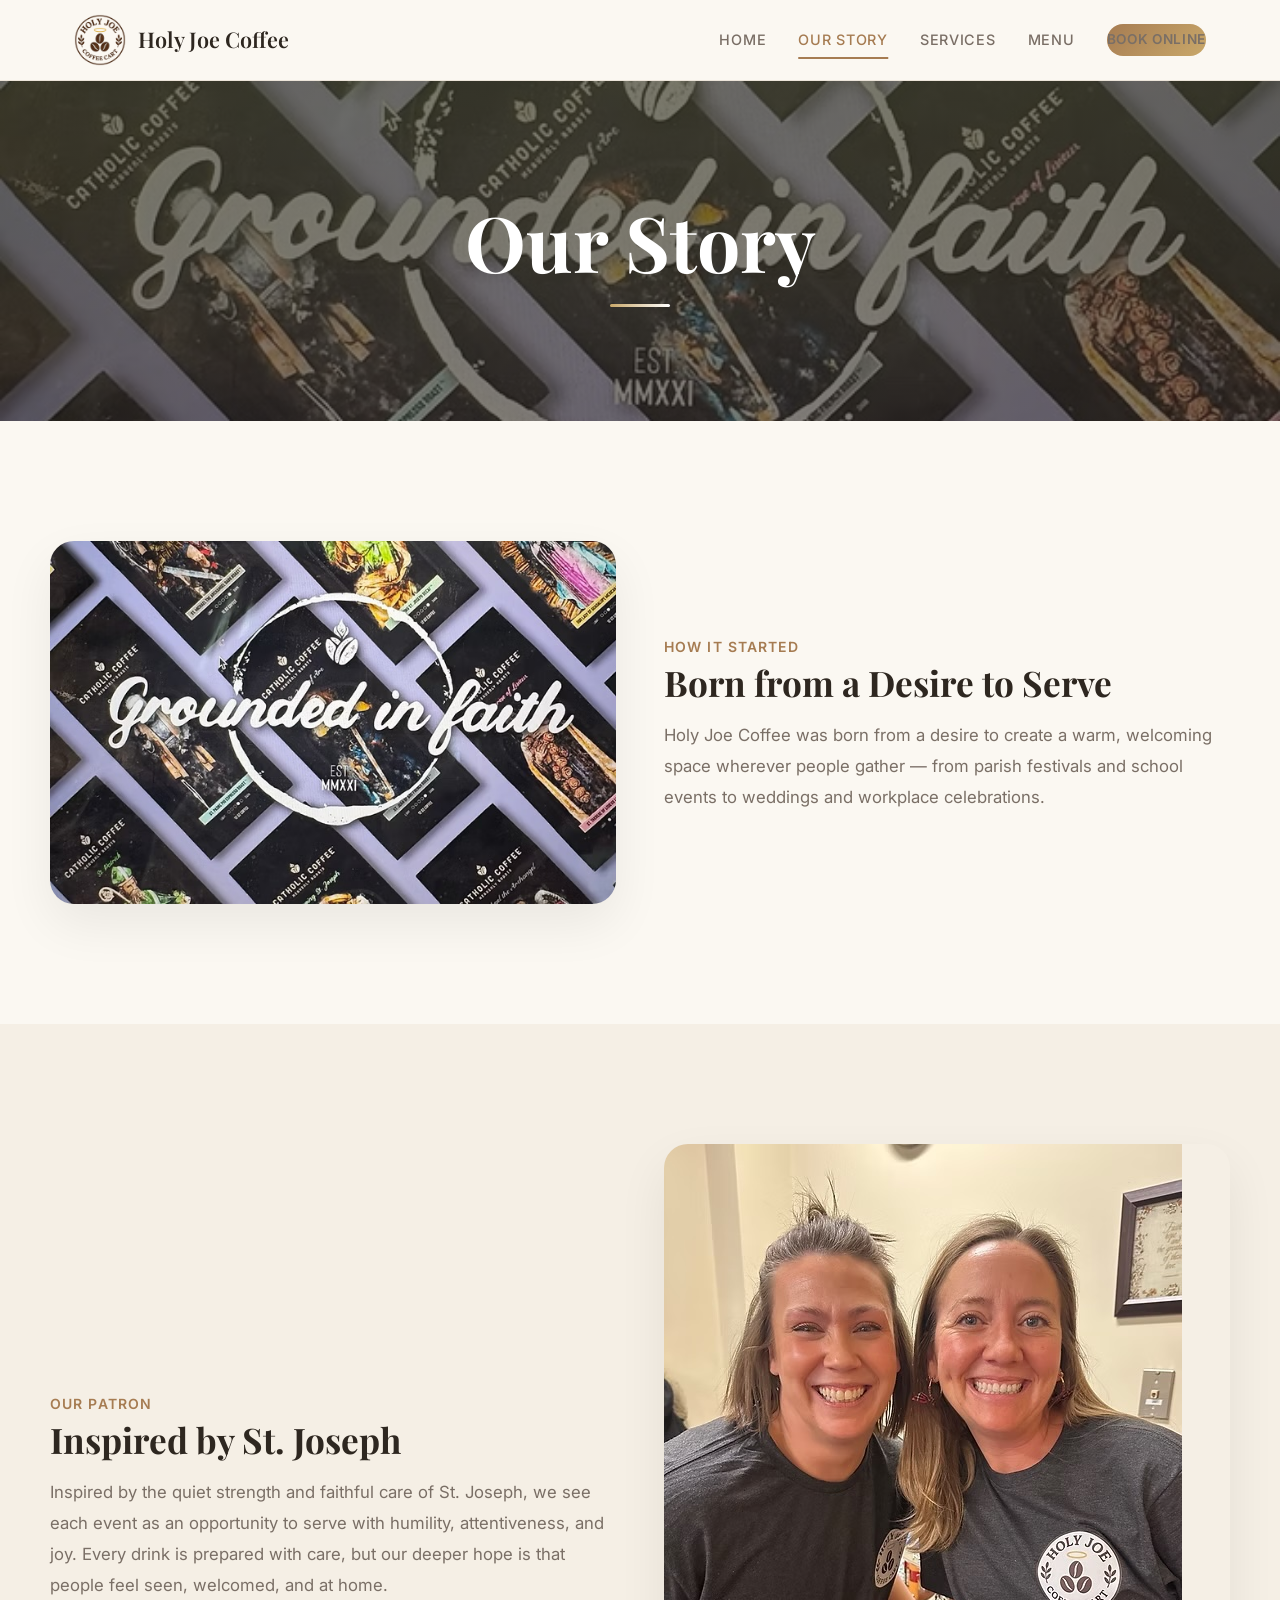
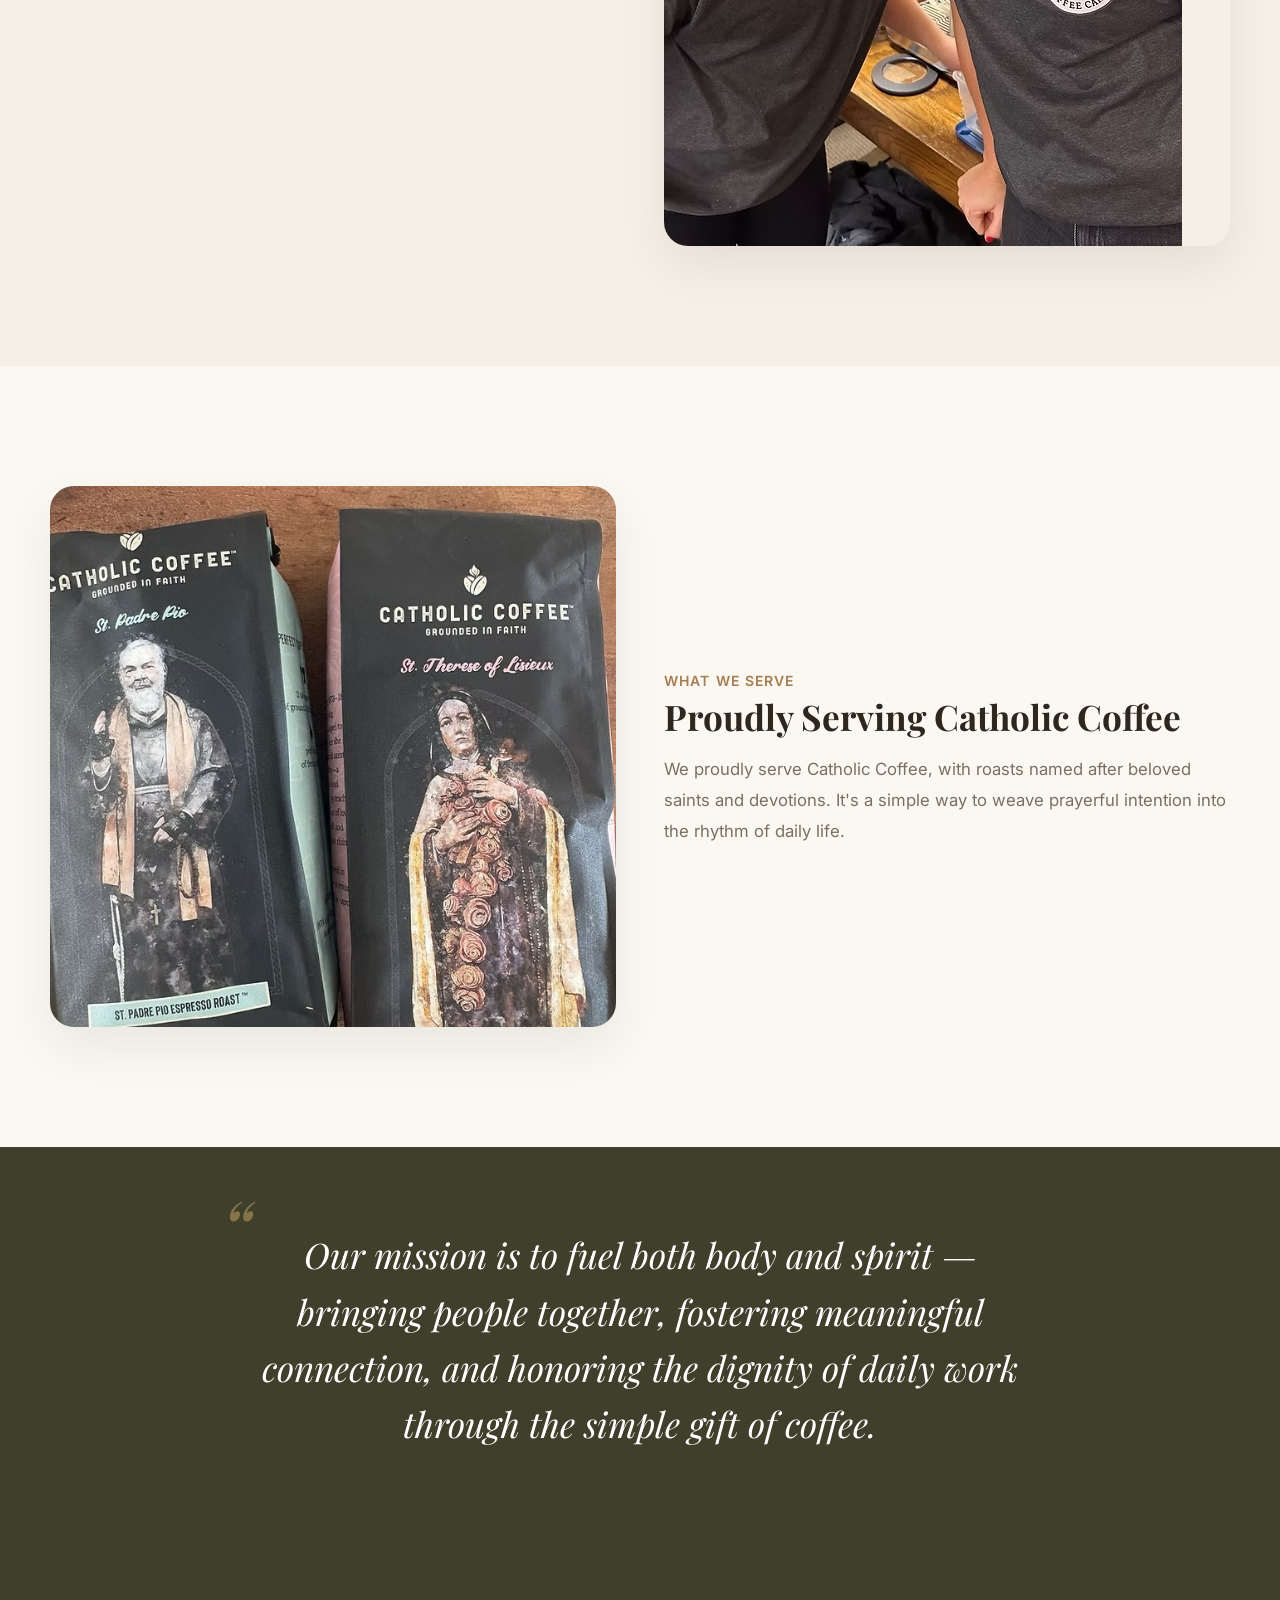
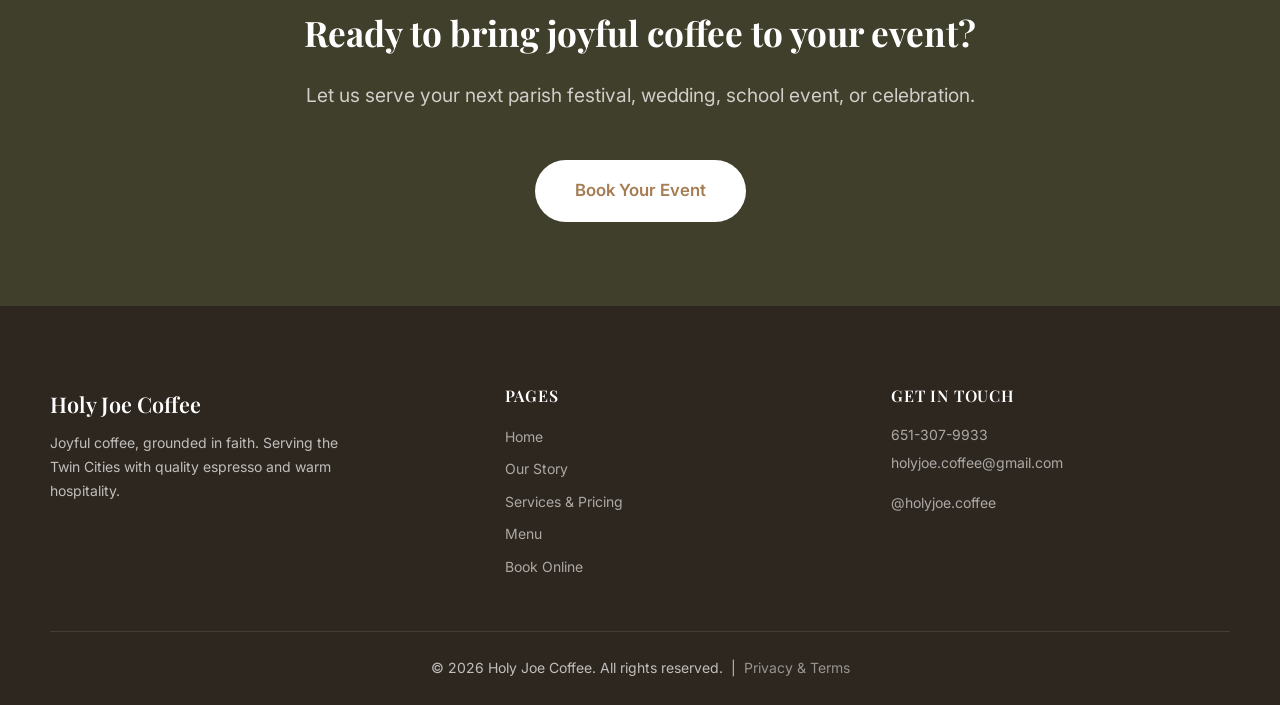
==== commit cbf5e7ed: "v2" ====
--- a/about.html
+++ b/about.html
@@ -2,7 +2,6 @@
 <html lang="en">
 <head>
   <meta charset="UTF-8">
-  <base href="https://schadegg.github.io/holyjoecoffee/">
   <title>Holy Joe Coffee | Our Story</title>
   <meta name="viewport" content="width=device-width, initial-scale=1">
   <meta name="description" content="Learn the story behind Holy Joe Coffee — born from a desire to serve with humility, joy, and the quiet strength of St. Joseph.">
@@ -185,5 +184,7 @@
   </footer>
 
   <script src="js/main.js"></script>
+  <!-- Cloudflare Web Analytics: replace YOUR_TOKEN_HERE with the token from dash.cloudflare.com -> Web Analytics -->
+  <script defer src="https://static.cloudflareinsights.com/beacon.min.js" data-cf-beacon='{"token": "YOUR_TOKEN_HERE"}'></script>
 </body>
 </html>
--- a/css/global.css
+++ b/css/global.css
@@ -8,18 +8,18 @@
   --bg: #fbf8f2;
   --bg-alt: #f5efe5;
   --bg-dark: #2e2720;
-  --bg-green: #2d6a4f;
-  --bg-green-light: #e8f2ec;
+  --bg-green: #403F2B;
+  --bg-green-light: #edecd6;
   --overlay-dark: rgba(46, 39, 32, 0.65);
-  --overlay-green: rgba(45, 106, 79, 0.85);
+  --overlay-green: rgba(64, 63, 43, 0.85);
   --overlay-warm: rgba(166, 124, 82, 0.12);
   --text: #2e2720;
   --text-light: #f5efe5;
   --muted: #7a6f66;
   --accent: #a67c52;
   --highlight: #c9a86a;
-  --green: #2d6a4f;
-  --green-light: #3a8a63;
+  --green: #403F2B;
+  --green-light: #5a5938;
   --card-bg: #ffffff;
   --border: #e0d3c2;
 
@@ -261,9 +261,9 @@
 .btn-nav {
   background: linear-gradient(135deg, var(--accent), var(--highlight));
   color: #fff;
-  padding: 8px 20px;
+  padding: 12px 28px;
   border-radius: var(--radius-pill);
-  font-size: 0.8rem;
+  font-size: 0.85rem;
   font-weight: 600;
   text-transform: uppercase;
   letter-spacing: 0.05em;
@@ -484,7 +484,7 @@
   inset: 0;
   background: linear-gradient(
     180deg,
-    rgba(45, 106, 79, 0.7) 0%,
+    rgba(64, 63, 43, 0.7) 0%,
     rgba(46, 39, 32, 0.6) 100%
   );
 }
@@ -706,13 +706,12 @@
     justify-content: center;
     align-items: center;
     gap: 32px;
-    background: rgba(251, 248, 242, 0.98);
-    backdrop-filter: blur(20px);
-    -webkit-backdrop-filter: blur(20px);
+    background: #fbf8f2;
     opacity: 0;
     pointer-events: none;
     transition: opacity 0.35s ease;
     font-size: 1.2rem;
+    z-index: 100;
   }
 
   .nav-links.open {
@@ -720,8 +719,10 @@
     pointer-events: auto;
   }
 
+  /* Keep hamburger above the menu so users can close it */
   .nav-toggle {
     display: flex;
+    z-index: 101;
   }
 
   .footer-inner {
